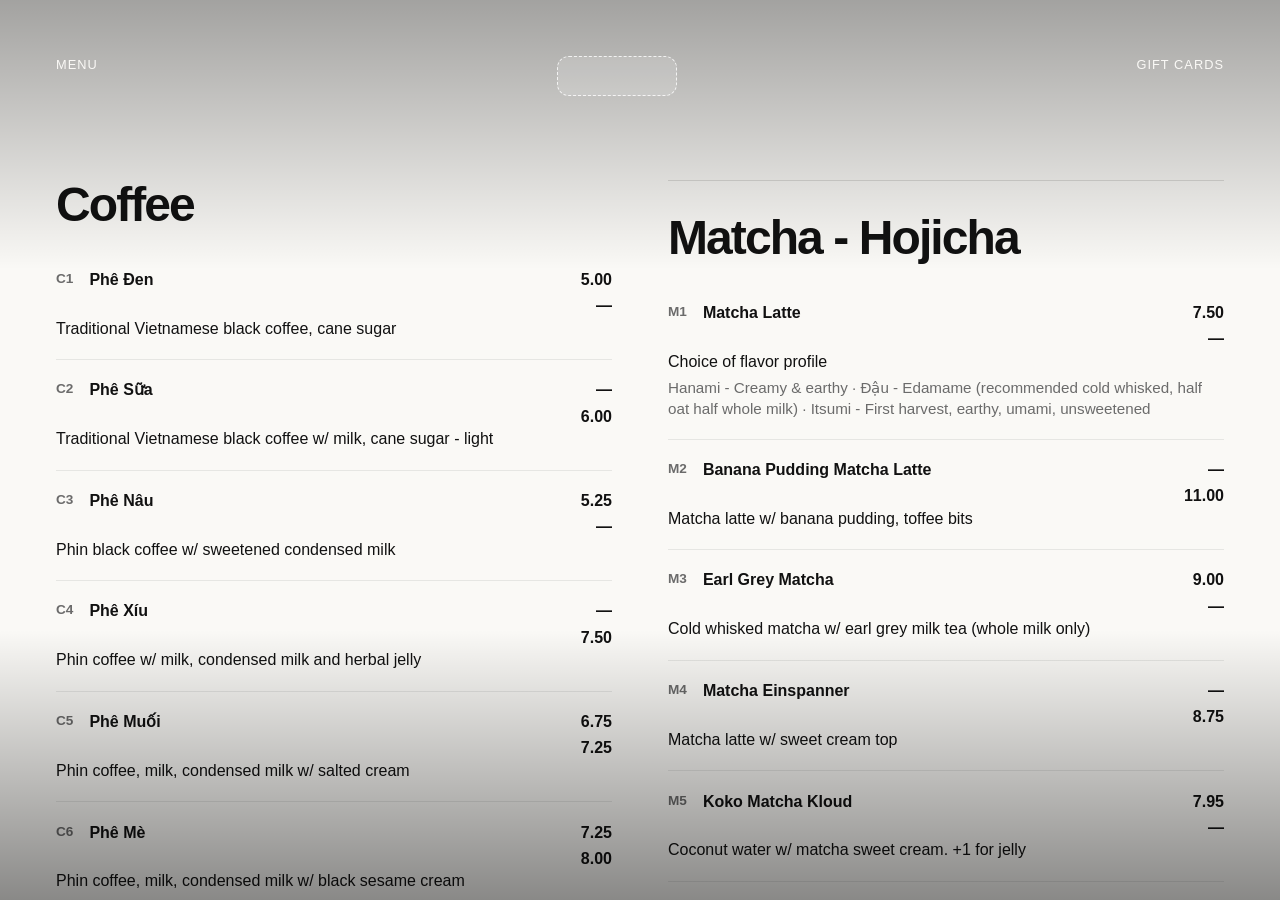
==== menu.html @ c436ed57 "menu" ====
<!DOCTYPE html>
<html lang="en">
<head>
  <meta charset="UTF-8">
  <meta name="viewport" content="width=device-width, initial-scale=1.0">
  <title>Phe Menu</title>
  <link rel="stylesheet" href="style.css">
  <link rel="stylesheet" href="menu.css">
</head>
<body>
  <div class="frame menu-frame">
    <nav class="nav">
      <a href="menu.html">Menu</a>
      <a href="index.html" class="brand-placeholder" aria-label="Home"></a>
      <a href="https://order.toasttab.com/egiftcards/phe-yet" target="_blank" rel="noopener noreferrer">Gift Cards</a>
    </nav>

    <main class="menu-content">
      <section class="menu-section">
        <h1>Coffee</h1>
        <article class="menu-item">
          <div class="menu-item-row">
            <span class="menu-code">C1</span>
            <span class="menu-name">Phê Đen</span>
            <span class="menu-prices"><span>5.00</span><span>—</span></span>
          </div>
          <p>Traditional Vietnamese black coffee, cane sugar</p>
        </article>
        <article class="menu-item">
          <div class="menu-item-row">
            <span class="menu-code">C2</span>
            <span class="menu-name">Phê Sữa</span>
            <span class="menu-prices"><span>—</span><span>6.00</span></span>
          </div>
          <p>Traditional Vietnamese black coffee w/ milk, cane sugar - light</p>
        </article>
        <article class="menu-item">
          <div class="menu-item-row">
            <span class="menu-code">C3</span>
            <span class="menu-name">Phê Nâu</span>
            <span class="menu-prices"><span>5.25</span><span>—</span></span>
          </div>
          <p>Phin black coffee w/ sweetened condensed milk</p>
        </article>
        <article class="menu-item">
          <div class="menu-item-row">
            <span class="menu-code">C4</span>
            <span class="menu-name">Phê Xíu</span>
            <span class="menu-prices"><span>—</span><span>7.50</span></span>
          </div>
          <p>Phin coffee w/ milk, condensed milk and herbal jelly</p>
        </article>
        <article class="menu-item">
          <div class="menu-item-row">
            <span class="menu-code">C5</span>
            <span class="menu-name">Phê Muối</span>
            <span class="menu-prices"><span>6.75</span><span>7.25</span></span>
          </div>
          <p>Phin coffee, milk, condensed milk w/ salted cream</p>
        </article>
        <article class="menu-item">
          <div class="menu-item-row">
            <span class="menu-code">C6</span>
            <span class="menu-name">Phê Mè</span>
            <span class="menu-prices"><span>7.25</span><span>8.00</span></span>
          </div>
          <p>Phin coffee, milk, condensed milk w/ black sesame cream</p>
        </article>
        <article class="menu-item">
          <div class="menu-item-row">
            <span class="menu-code">C7</span>
            <span class="menu-name">Phê Bắp</span>
            <span class="menu-prices"><span>—</span><span>8.00</span></span>
          </div>
          <p>Phin coffee, condensed milk w/ sweet corn cream, waffle cookies</p>
        </article>
        <article class="menu-item">
          <div class="menu-item-row">
            <span class="menu-code">C8</span>
            <span class="menu-name">Phê Kẹo</span>
            <span class="menu-prices"><span>—</span><span>8.00</span></span>
          </div>
          <p>Phin coffee, milk, caramel w/ cold foam, honeycomb toffee</p>
        </article>
        <article class="menu-item">
          <div class="menu-item-row">
            <span class="menu-code">C9</span>
            <span class="menu-name">Phê Phở</span>
            <span class="menu-prices"><span>7.25</span><span>8.00</span></span>
          </div>
          <p>Phin coffee, condensed milk w/ sweet phở spice cream</p>
        </article>
      </section>

      <section class="menu-section">
        <h1>Matcha - Hojicha</h1>
        <article class="menu-item">
          <div class="menu-item-row">
            <span class="menu-code">M1</span>
            <span class="menu-name">Matcha Latte</span>
            <span class="menu-prices"><span>7.50</span><span>—</span></span>
          </div>
          <p>Choice of flavor profile</p>
          <p class="menu-detail">Hanami - Creamy & earthy · Đậu - Edamame (recommended cold whisked, half oat half whole milk) · Itsumi - First harvest, earthy, umami, unsweetened</p>
        </article>
        <article class="menu-item">
          <div class="menu-item-row">
            <span class="menu-code">M2</span>
            <span class="menu-name">Banana Pudding Matcha Latte</span>
            <span class="menu-prices"><span>—</span><span>11.00</span></span>
          </div>
          <p>Matcha latte w/ banana pudding, toffee bits</p>
        </article>
        <article class="menu-item">
          <div class="menu-item-row">
            <span class="menu-code">M3</span>
            <span class="menu-name">Earl Grey Matcha</span>
            <span class="menu-prices"><span>9.00</span><span>—</span></span>
          </div>
          <p>Cold whisked matcha w/ earl grey milk tea (whole milk only)</p>
        </article>
        <article class="menu-item">
          <div class="menu-item-row">
            <span class="menu-code">M4</span>
            <span class="menu-name">Matcha Einspanner</span>
            <span class="menu-prices"><span>—</span><span>8.75</span></span>
          </div>
          <p>Matcha latte w/ sweet cream top</p>
        </article>
        <article class="menu-item">
          <div class="menu-item-row">
            <span class="menu-code">M5</span>
            <span class="menu-name">Koko Matcha Kloud</span>
            <span class="menu-prices"><span>7.95</span><span>—</span></span>
          </div>
          <p>Coconut water w/ matcha sweet cream. +1 for jelly</p>
        </article>
        <article class="menu-item">
          <div class="menu-item-row">
            <span class="menu-code">M6</span>
            <span class="menu-name">Strawberry Matcha Latte</span>
            <span class="menu-prices"><span>—</span><span>9.00</span></span>
          </div>
          <p>Cold whisked matcha latte w/ strawberry puree</p>
        </article>
        <article class="menu-item">
          <div class="menu-item-row">
            <span class="menu-code">M7</span>
            <span class="menu-name">Hojicha Latte</span>
            <span class="menu-prices"><span>6.50</span><span>—</span></span>
          </div>
          <p>Hojicha w/ milk</p>
        </article>
        <article class="menu-item">
          <div class="menu-item-row">
            <span class="menu-code">M8</span>
            <span class="menu-name">Banana Pudding Hojicha Latte</span>
            <span class="menu-prices"><span>—</span><span>10.00</span></span>
          </div>
          <p>Hojicha latte w/ banana pudding, toffee bits</p>
        </article>
        <article class="menu-item">
          <div class="menu-item-row">
            <span class="menu-code">M9</span>
            <span class="menu-name">Hojicha Latte Einspanner</span>
            <span class="menu-prices"><span>7.95</span><span>—</span></span>
          </div>
          <p>Hojicha latte w/ hojicha sweet cream top</p>
        </article>
      </section>

      <section class="menu-section">
        <h1>Seasonal Drink</h1>
        <article class="menu-item">
          <div class="menu-item-row">
            <span class="menu-code">M10</span>
            <span class="menu-name">Hojicha Pistachio</span>
            <span class="menu-prices"><span>8.75</span></span>
          </div>
          <p>Hojicha latte w/ pistachio cream</p>
        </article>
        <article class="menu-item">
          <div class="menu-item-row">
            <span class="menu-code">M11</span>
            <span class="menu-name">Ginger Tofu Pudding Matcha Latte</span>
            <span class="menu-prices"><span>9.85</span></span>
          </div>
          <p>Matcha latte w/ silky tofu pudding, ginger syrup</p>
        </article>
        <article class="menu-item">
          <div class="menu-item-row">
            <span class="menu-code">M12</span>
            <span class="menu-name">Ginger Tofu Pudding Hojicha Latte</span>
            <span class="menu-prices"><span>9.25</span></span>
          </div>
          <p>Hojicha latte w/ silky tofu pudding, ginger syrup</p>
        </article>
      </section>

      <section class="menu-section">
        <h1>Food</h1>
        <article class="menu-item">
          <div class="menu-item-row">
            <span class="menu-code">F1</span>
            <span class="menu-name">Khoai Lắc</span>
            <span class="menu-prices"><span>9.00</span></span>
          </div>
          <p>Shoestring fries w/ cheddar powder or sour cream & onion</p>
        </article>
        <article class="menu-item">
          <div class="menu-item-row">
            <span class="menu-code">F2</span>
            <span class="menu-name">Chả Giò - Egg Rolls</span>
            <span class="menu-prices"><span>12.00</span></span>
          </div>
          <p>Shrimp, crab meat, pork, taro and mushroom</p>
        </article>
        <article class="menu-item">
          <div class="menu-item-row">
            <span class="menu-code">F3</span>
            <span class="menu-name">Bánh Mì</span>
            <span class="menu-prices"><span>11.00</span></span>
          </div>
          <p>Vietnamese sandwich. All come with pickled carrots & daikon, cucumber, jalapeño, cilantro, hot sauce, mayo; +$3 for egg</p>
          <p class="menu-detail">Choice of protein: Pork (cold cuts of xa xiu pork, pork ham, pâté) · Vegan (lemongrass tofu, vegan pâté, vegan mayo) · Chicken (halal lemongrass chicken) +$1</p>
        </article>
        <article class="menu-item">
          <div class="menu-item-row">
            <span class="menu-code">F4</span>
            <span class="menu-name">Phê Sliders</span>
            <span class="menu-prices"><span>13.00</span></span>
          </div>
          <p>Scrambled eggs, cheddar, avocado on Hawaiian rolls w/ a chipotle & basil aioli dipping sauce (4 sliders per order)</p>
          <p class="menu-detail">Bacon +$2 · Halal beef bacon +$3</p>
        </article>
        <article class="menu-item">
          <div class="menu-item-row">
            <span class="menu-code">F5</span>
            <span class="menu-name">Xôi Mặn</span>
            <span class="menu-prices"><span>17.00</span></span>
          </div>
          <p>Sticky rice, xa xiu pork, pâté, pork ham, chinese sausage, eggs, chicken meat floss, hot sauce, scallions</p>
        </article>
        <article class="menu-item">
          <div class="menu-item-row">
            <span class="menu-code">F6</span>
            <span class="menu-name">Xôi Chay</span>
            <span class="menu-prices"><span>15.00</span></span>
          </div>
          <p>Sticky rice, vegan mushroom pâté, braised lemongrass tofu, scallions, hot sauce</p>
        </article>
      </section>

      <section class="menu-section">
        <h1>Hot Drinks</h1>
        <article class="menu-item">
          <div class="menu-item-row">
            <span class="menu-code">H1</span>
            <span class="menu-name">Phê Nóng</span>
            <span class="menu-prices"><span>6.00</span></span>
          </div>
          <p>Phin coffee w/ milk, condensed milk</p>
        </article>
        <article class="menu-item">
          <div class="menu-item-row">
            <span class="menu-code">H2</span>
            <span class="menu-name">Matcha Latte</span>
            <span class="menu-prices"><span>7.50</span></span>
          </div>
          <p>Matcha w/ milk, sweetened</p>
        </article>
        <article class="menu-item">
          <div class="menu-item-row">
            <span class="menu-code">H3</span>
            <span class="menu-name">Hojicha Latte</span>
            <span class="menu-prices"><span>6.50</span></span>
          </div>
          <p>Hojicha w/ milk, sweetened</p>
        </article>
      </section>

      <section class="menu-section">
        <h1>Tea And Fruit Tea</h1>
        <article class="menu-item">
          <div class="menu-item-row">
            <span class="menu-code">T1</span>
            <span class="menu-name">Lichée Iced Tea</span>
            <span class="menu-prices"><span>7.25</span></span>
          </div>
          <p>Lychee w/ green tea and jelly</p>
        </article>
        <article class="menu-item">
          <div class="menu-item-row">
            <span class="menu-code">T2</span>
            <span class="menu-name">Honey Yuzu Chrysanthemum Iced Tea</span>
            <span class="menu-prices"><span>7.50</span></span>
          </div>
          <p>Yuzu purée w/ chrysanthemum green tea and jelly</p>
        </article>
        <article class="menu-item">
          <div class="menu-item-row">
            <span class="menu-code">T3</span>
            <span class="menu-name">Guava Iced Tea</span>
            <span class="menu-prices"><span>7.50</span></span>
          </div>
          <p>Guava purée w/ green tea and jelly</p>
        </article>
      </section>

      <div class="menu-footer">
        <p><strong>Alternative:</strong> Oat Milk +$0.75</p>
        <p><strong>Extra shot of coffee:</strong> +$0.50</p>
        <p>Please let us know if you have any food allergies. <strong>All sales are final.</strong></p>
        <p class="menu-icons">⚠️ may contain nuts | 🌱 vegan</p>
      </div>
    </main>
  </div>
</body>
</html>
---- style.css ----
/* ---- Font ---- */
@font-face {
  font-family: 'Overused Grotesk';
  src: url('assets/fonts/OverusedGrotesk-VF.woff') format('woff-variations');
  font-weight: 100 900;
  font-style: normal;
  font-display: swap;
}

/* ---- Reset ---- */
*, *::before, *::after {
  margin: 0;
  padding: 0;
  box-sizing: border-box;
}

html {
  -webkit-text-size-adjust: 100%;
}

img, svg {
  display: block;
  max-width: 100%;
}

a {
  color: inherit;
  text-decoration: none;
}

ul, li {
  list-style: none;
}

/* ---- Design tokens (placeholders — swap when brand colors land) ---- */
:root {
  --font-display: 'Overused Grotesk', sans-serif;
  --font-body: 'Overused Grotesk', sans-serif;

  --color-bg: #FAF9F6;
  --color-text: #111111;
  --color-accent: #ADCDDB;
  --color-muted: #6B6B6B;

  --space-xs: clamp(0.4rem, 1vw, 0.6rem);
  --space-sm: clamp(0.8rem, 2vw, 1.2rem);
  --space-md: clamp(1.2rem, 3vw, 2rem);
  --space-lg: clamp(2rem, 5vw, 3.5rem);
}

body {
  font-family: var(--font-body);
  background: var(--color-bg);
  color: var(--color-text);
  line-height: 1.4;
  font-weight: 400;
}

h1, h2, h3 {
  font-family: var(--font-display);
  font-weight: 700;
  letter-spacing: -0.01em;
  line-height: 1.1;
}

/* ---- Nav ---- */
.nav {
  display: flex;
  gap: var(--space-md);
  font-family: var(--font-display);
  font-weight: 500;
  font-size: clamp(0.85rem, 1.2vw, 1rem);
  text-transform: uppercase;
  letter-spacing: 0.05em;
}

.nav a:hover,
.nav a:focus-visible {
  color: var(--color-accent);
}

/* ---- Section headers ---- */
h2 {
  font-size: clamp(0.9rem, 1.3vw, 1.1rem);
  text-transform: uppercase;
  letter-spacing: 0.08em;
  margin-bottom: var(--space-xs);
}

/* ---- Quote ---- */
.quote {
  font-family: var(--font-display);
  font-weight: 500;
  font-size: clamp(1rem, 1.8vw, 1.6rem);
  line-height: 1.3;
  max-width: 32ch;
}

/* ---- Social ---- */
.social a {
  font-size: clamp(0.8rem, 1.2vw, 1rem);
}

.social a:hover,
.social a:focus-visible {
  text-decoration: underline;
}

/* ---- Frame: full-bleed photo background ---- */
.frame {
  height: 100vh;
  width: 100vw;
  overflow: hidden;
  position: relative;
  background-image: url('assets/phe-landing.png');
  background-size: cover;
  background-position: center;
  background-repeat: no-repeat;
  display: flex;
  flex-direction: column;
  justify-content: space-between;
  align-items: center;
  padding: var(--space-lg);
}

/* Scrim — subtle dark gradient so text stays legible without hiding the photo */
.frame::before {
  content: '';
  position: absolute;
  inset: 0;
  background: linear-gradient(
    to bottom,
    rgba(0,0,0,0.35) 0%,
    rgba(0,0,0,0) 30%,
    rgba(0,0,0,0) 70%,
    rgba(0,0,0,0.45) 100%
  );
  pointer-events: none;
}

/* Everything inside .frame needs to sit above the scrim */
.nav, .brand, .quote, .info-cluster {
  position: relative;
  z-index: 1;
}

/* ---- Nav ---- */
.nav {
  display: flex;
  justify-content: space-between;
  width: 100%;
  max-width: 100%;
  color: #FAF9F6;
  font-weight: 500;
  font-size: clamp(0.75rem, 1vw, 0.9rem);
  text-transform: uppercase;
  letter-spacing: 0.08em;
}

.nav a:hover,
.nav a:focus-visible {
  color: var(--color-accent);
}

.brand-placeholder {
  display: inline-flex;
  width: clamp(80px, 12vw, 120px);
  height: clamp(30px, 4vw, 40px);
  background: rgba(255,255,255,0.14);
  border: 1px dashed rgba(255,255,255,0.8);
  border-radius: 12px;
  text-indent: -9999px;
  overflow: hidden;
}

/* ---- Logo ---- */
.brand {
  position: absolute;
  top: var(--space-lg);
  left: 50%;
  transform: translateX(-50%);
}

.brand img {
  width: clamp(120px, 18vw, 220px);
  height: auto;
  filter: none;
}

/* ---- Quote: the one bold, quiet moment ---- */
.quote {
  flex: 1;
  display: flex;
  align-items: center;
  justify-content: center;
  text-align: center;
  color: #FAF9F6;
  font-weight: 500;
  font-size: clamp(2.2rem, 6vw, 5rem);
  line-height: 1.05;
  max-width: 24ch;
  margin: 0 auto;
}

/* ---- Info cluster: bottom-center, quiet, uniform ---- */
.info-cluster {
  display: flex;
  flex-direction: column;
  gap: var(--space-sm);
  align-self: center;
  text-align: center;
  color: #FAF9F6;
}

.info-cluster h2 {
  font-size: clamp(0.65rem, 0.9vw, 0.75rem);
  letter-spacing: 0.1em;
  margin-bottom: 0.3em;
  opacity: 0.7;
}

.info-cluster p,
.info-cluster li,
.info-cluster a {
  font-size: clamp(0.8rem, 1vw, 0.95rem);
  font-weight: 400;
  line-height: 1.5;
}

.info-cluster a:hover,
.info-cluster a:focus-visible {
  color: var(--color-accent);
}
---- menu.css ----
.menu-frame {
  background: var(--color-bg);
  width: auto;
  max-width: 100%;
  min-height: 100vh;
  padding-top: var(--space-lg);
  padding-bottom: var(--space-lg);
}

.menu-content {
  width: min(1200px, 100%);
  margin: 0 auto;
  display: grid;
  grid-template-columns: 1fr;
  gap: var(--space-lg);
  padding-top: calc(var(--space-lg) * 1.5);
}

@media (min-width: 900px) {
  .menu-content {
    grid-template-columns: repeat(2, minmax(0, 1fr));
  }
}

.menu-section {
  padding-top: var(--space-md);
  border-top: 1px solid rgba(0, 0, 0, 0.12);
}

.menu-section:first-of-type {
  border-top: none;
  padding-top: 0;
}

.menu-section h1 {
  font-size: clamp(2rem, 4vw, 3rem);
  margin-bottom: var(--space-sm);
  letter-spacing: -0.04em;
  line-height: 1.05;
}

.menu-item {
  padding: var(--space-sm) 0;
  border-bottom: 1px solid rgba(0, 0, 0, 0.08);
}

.menu-item:last-child {
  border-bottom: none;
}

.menu-item-row {
  display: grid;
  grid-template-columns: auto 1fr auto;
  gap: 1rem;
  align-items: flex-start;
}

.menu-code {
  font-size: 0.85rem;
  color: var(--color-muted);
  font-weight: 700;
  white-space: nowrap;
}

.menu-name {
  font-weight: 700;
}

.menu-prices {
  display: inline-flex;
  flex-direction: column;
  align-items: flex-end;
  gap: 0.25rem;
  font-variant-numeric: tabular-nums;
  font-weight: 700;
}

.menu-prices span {
  display: inline-block;
  min-width: 2.5rem;
  text-align: right;
}

.menu-description,
.menu-detail {
  margin: 0.35rem 0 0;
  color: var(--color-muted);
  font-size: clamp(0.95rem, 1vw, 1rem);
  line-height: 1.4;
}

.menu-detail {
  margin-top: 0.25rem;
}

.menu-footer {
  border-top: 1px solid rgba(0, 0, 0, 0.12);
  padding-top: var(--space-md);
  grid-column: 1 / -1;
}

.menu-footer p {
  margin: 0 0 0.65rem;
  color: var(--color-text);
  font-size: clamp(0.95rem, 1vw, 1rem);
}

.menu-footer p strong {
  font-weight: 700;
}

.menu-icons {
  margin-top: 0.15rem;
  color: var(--color-muted);
}

@media (max-width: 680px) {
  .menu-item-row {
    grid-template-columns: 1fr;
  }

  .menu-prices {
    align-items: flex-start;
  }
}
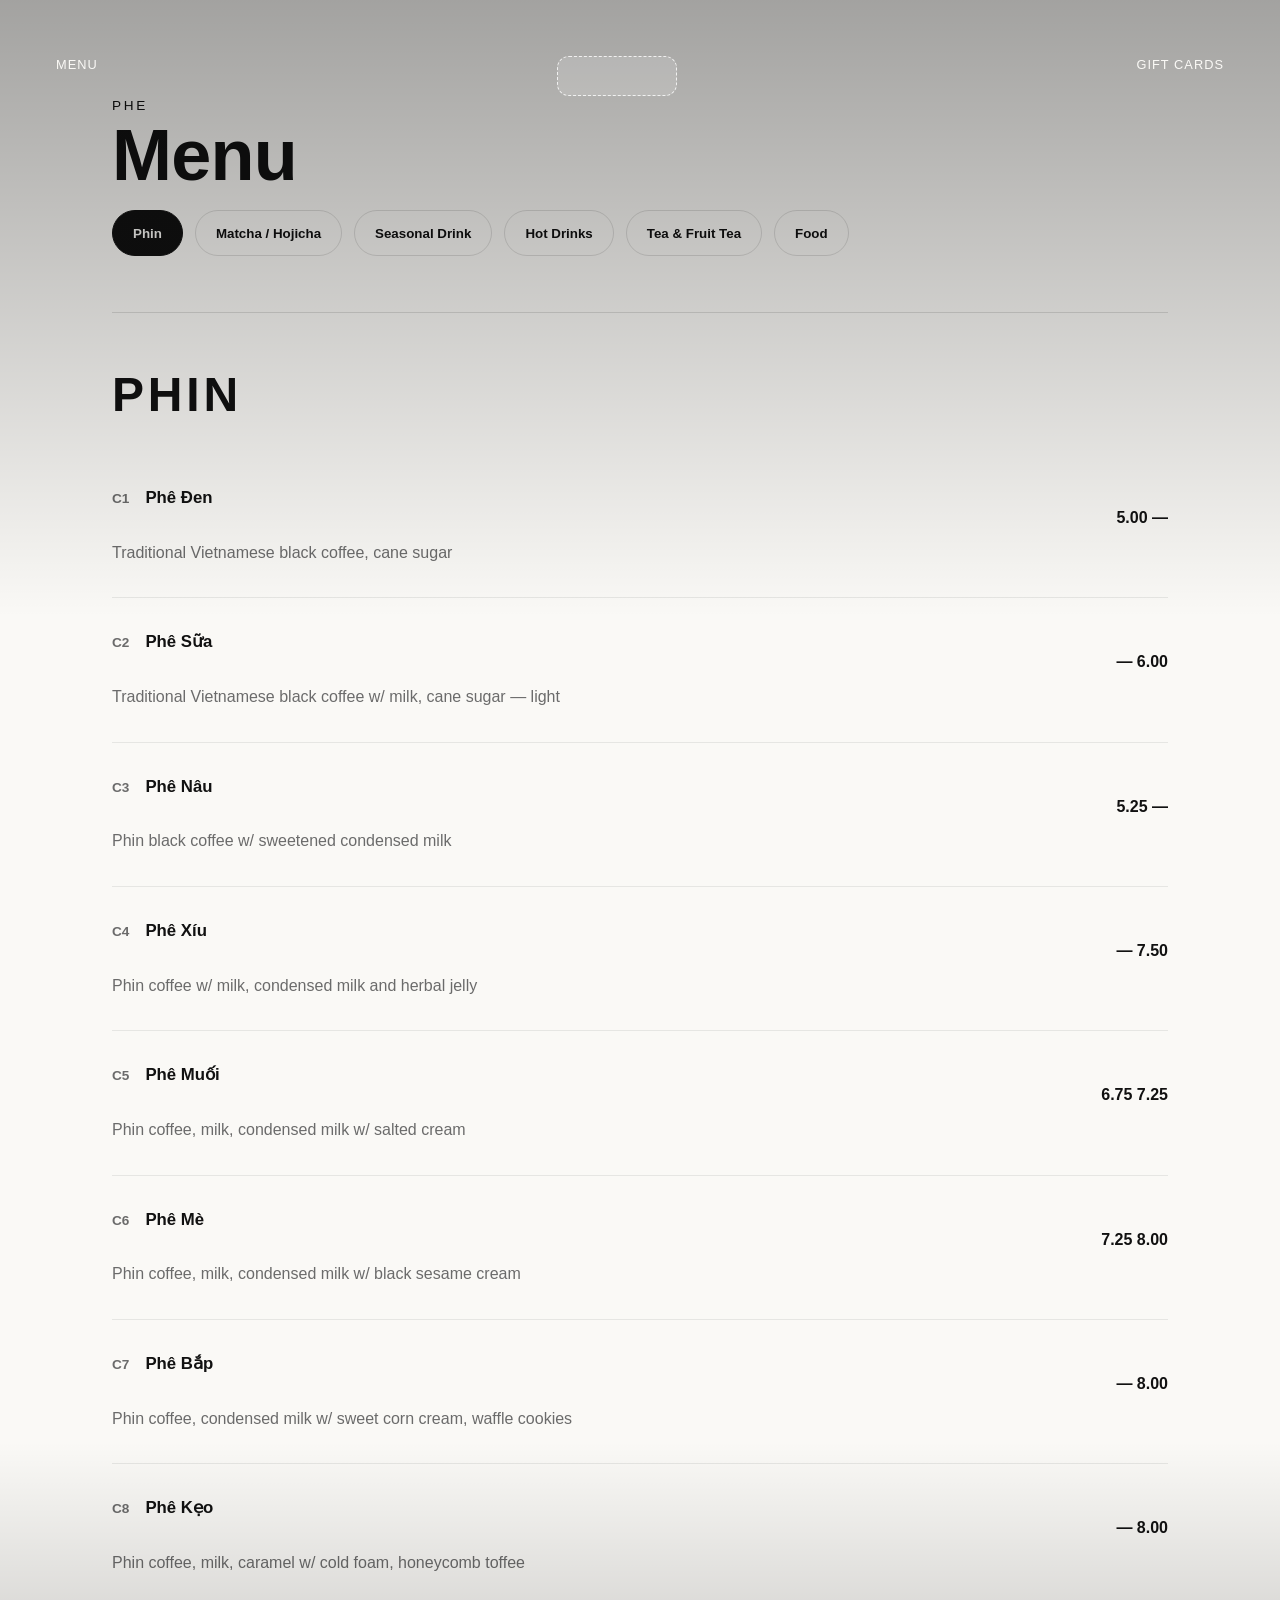
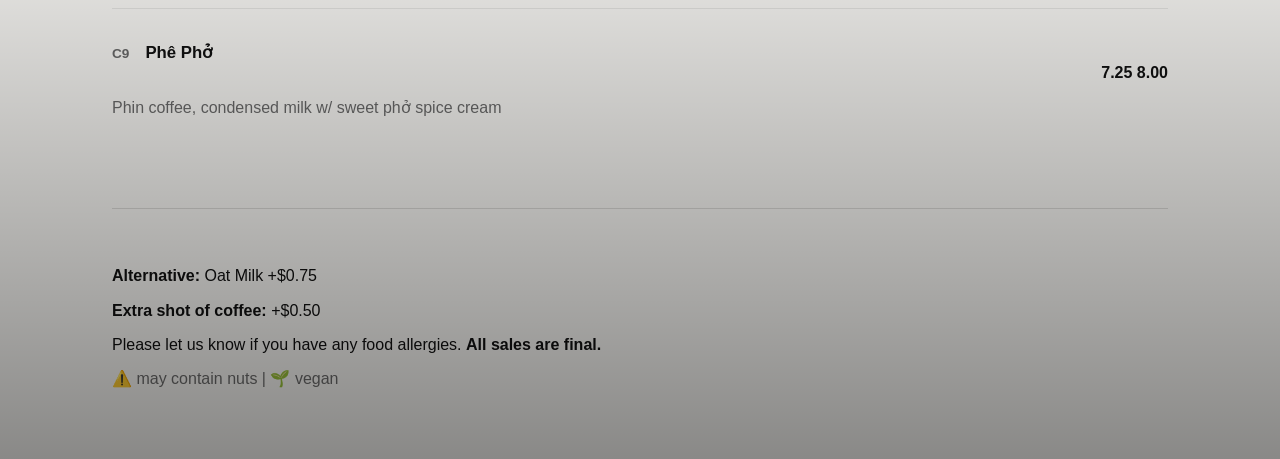
==== commit 58e1e469: "add" ====
--- a/menu.html
+++ b/menu.html
@@ -15,297 +15,315 @@
       <a href="https://order.toasttab.com/egiftcards/phe-yet" target="_blank" rel="noopener noreferrer">Gift Cards</a>
     </nav>
 
-    <main class="menu-content">
-      <section class="menu-section">
-        <h1>Coffee</h1>
-        <article class="menu-item">
-          <div class="menu-item-row">
-            <span class="menu-code">C1</span>
-            <span class="menu-name">Phê Đen</span>
-            <span class="menu-prices"><span>5.00</span><span>—</span></span>
-          </div>
-          <p>Traditional Vietnamese black coffee, cane sugar</p>
-        </article>
-        <article class="menu-item">
-          <div class="menu-item-row">
-            <span class="menu-code">C2</span>
-            <span class="menu-name">Phê Sữa</span>
-            <span class="menu-prices"><span>—</span><span>6.00</span></span>
-          </div>
-          <p>Traditional Vietnamese black coffee w/ milk, cane sugar - light</p>
-        </article>
-        <article class="menu-item">
-          <div class="menu-item-row">
-            <span class="menu-code">C3</span>
-            <span class="menu-name">Phê Nâu</span>
-            <span class="menu-prices"><span>5.25</span><span>—</span></span>
-          </div>
-          <p>Phin black coffee w/ sweetened condensed milk</p>
-        </article>
-        <article class="menu-item">
-          <div class="menu-item-row">
-            <span class="menu-code">C4</span>
-            <span class="menu-name">Phê Xíu</span>
-            <span class="menu-prices"><span>—</span><span>7.50</span></span>
-          </div>
-          <p>Phin coffee w/ milk, condensed milk and herbal jelly</p>
-        </article>
-        <article class="menu-item">
-          <div class="menu-item-row">
-            <span class="menu-code">C5</span>
-            <span class="menu-name">Phê Muối</span>
-            <span class="menu-prices"><span>6.75</span><span>7.25</span></span>
-          </div>
-          <p>Phin coffee, milk, condensed milk w/ salted cream</p>
-        </article>
-        <article class="menu-item">
-          <div class="menu-item-row">
-            <span class="menu-code">C6</span>
-            <span class="menu-name">Phê Mè</span>
-            <span class="menu-prices"><span>7.25</span><span>8.00</span></span>
-          </div>
-          <p>Phin coffee, milk, condensed milk w/ black sesame cream</p>
-        </article>
-        <article class="menu-item">
-          <div class="menu-item-row">
-            <span class="menu-code">C7</span>
-            <span class="menu-name">Phê Bắp</span>
-            <span class="menu-prices"><span>—</span><span>8.00</span></span>
-          </div>
-          <p>Phin coffee, condensed milk w/ sweet corn cream, waffle cookies</p>
-        </article>
-        <article class="menu-item">
-          <div class="menu-item-row">
-            <span class="menu-code">C8</span>
-            <span class="menu-name">Phê Kẹo</span>
-            <span class="menu-prices"><span>—</span><span>8.00</span></span>
-          </div>
-          <p>Phin coffee, milk, caramel w/ cold foam, honeycomb toffee</p>
-        </article>
-        <article class="menu-item">
-          <div class="menu-item-row">
-            <span class="menu-code">C9</span>
-            <span class="menu-name">Phê Phở</span>
-            <span class="menu-prices"><span>7.25</span><span>8.00</span></span>
-          </div>
-          <p>Phin coffee, condensed milk w/ sweet phở spice cream</p>
-        </article>
-      </section>
-
-      <section class="menu-section">
-        <h1>Matcha - Hojicha</h1>
-        <article class="menu-item">
-          <div class="menu-item-row">
-            <span class="menu-code">M1</span>
-            <span class="menu-name">Matcha Latte</span>
-            <span class="menu-prices"><span>7.50</span><span>—</span></span>
-          </div>
-          <p>Choice of flavor profile</p>
-          <p class="menu-detail">Hanami - Creamy & earthy · Đậu - Edamame (recommended cold whisked, half oat half whole milk) · Itsumi - First harvest, earthy, umami, unsweetened</p>
-        </article>
-        <article class="menu-item">
-          <div class="menu-item-row">
-            <span class="menu-code">M2</span>
-            <span class="menu-name">Banana Pudding Matcha Latte</span>
-            <span class="menu-prices"><span>—</span><span>11.00</span></span>
-          </div>
-          <p>Matcha latte w/ banana pudding, toffee bits</p>
-        </article>
-        <article class="menu-item">
-          <div class="menu-item-row">
-            <span class="menu-code">M3</span>
-            <span class="menu-name">Earl Grey Matcha</span>
-            <span class="menu-prices"><span>9.00</span><span>—</span></span>
-          </div>
-          <p>Cold whisked matcha w/ earl grey milk tea (whole milk only)</p>
-        </article>
-        <article class="menu-item">
-          <div class="menu-item-row">
-            <span class="menu-code">M4</span>
-            <span class="menu-name">Matcha Einspanner</span>
-            <span class="menu-prices"><span>—</span><span>8.75</span></span>
-          </div>
-          <p>Matcha latte w/ sweet cream top</p>
-        </article>
-        <article class="menu-item">
-          <div class="menu-item-row">
-            <span class="menu-code">M5</span>
-            <span class="menu-name">Koko Matcha Kloud</span>
-            <span class="menu-prices"><span>7.95</span><span>—</span></span>
-          </div>
-          <p>Coconut water w/ matcha sweet cream. +1 for jelly</p>
-        </article>
-        <article class="menu-item">
-          <div class="menu-item-row">
-            <span class="menu-code">M6</span>
-            <span class="menu-name">Strawberry Matcha Latte</span>
-            <span class="menu-prices"><span>—</span><span>9.00</span></span>
-          </div>
-          <p>Cold whisked matcha latte w/ strawberry puree</p>
-        </article>
-        <article class="menu-item">
-          <div class="menu-item-row">
-            <span class="menu-code">M7</span>
-            <span class="menu-name">Hojicha Latte</span>
-            <span class="menu-prices"><span>6.50</span><span>—</span></span>
-          </div>
-          <p>Hojicha w/ milk</p>
-        </article>
-        <article class="menu-item">
-          <div class="menu-item-row">
-            <span class="menu-code">M8</span>
-            <span class="menu-name">Banana Pudding Hojicha Latte</span>
-            <span class="menu-prices"><span>—</span><span>10.00</span></span>
-          </div>
-          <p>Hojicha latte w/ banana pudding, toffee bits</p>
-        </article>
-        <article class="menu-item">
-          <div class="menu-item-row">
-            <span class="menu-code">M9</span>
-            <span class="menu-name">Hojicha Latte Einspanner</span>
-            <span class="menu-prices"><span>7.95</span><span>—</span></span>
-          </div>
-          <p>Hojicha latte w/ hojicha sweet cream top</p>
-        </article>
-      </section>
-
-      <section class="menu-section">
-        <h1>Seasonal Drink</h1>
-        <article class="menu-item">
-          <div class="menu-item-row">
-            <span class="menu-code">M10</span>
-            <span class="menu-name">Hojicha Pistachio</span>
-            <span class="menu-prices"><span>8.75</span></span>
-          </div>
-          <p>Hojicha latte w/ pistachio cream</p>
-        </article>
-        <article class="menu-item">
-          <div class="menu-item-row">
-            <span class="menu-code">M11</span>
-            <span class="menu-name">Ginger Tofu Pudding Matcha Latte</span>
-            <span class="menu-prices"><span>9.85</span></span>
-          </div>
-          <p>Matcha latte w/ silky tofu pudding, ginger syrup</p>
-        </article>
-        <article class="menu-item">
-          <div class="menu-item-row">
-            <span class="menu-code">M12</span>
-            <span class="menu-name">Ginger Tofu Pudding Hojicha Latte</span>
-            <span class="menu-prices"><span>9.25</span></span>
-          </div>
-          <p>Hojicha latte w/ silky tofu pudding, ginger syrup</p>
-        </article>
-      </section>
-
-      <section class="menu-section">
-        <h1>Food</h1>
-        <article class="menu-item">
-          <div class="menu-item-row">
-            <span class="menu-code">F1</span>
-            <span class="menu-name">Khoai Lắc</span>
-            <span class="menu-prices"><span>9.00</span></span>
-          </div>
-          <p>Shoestring fries w/ cheddar powder or sour cream & onion</p>
-        </article>
-        <article class="menu-item">
-          <div class="menu-item-row">
-            <span class="menu-code">F2</span>
-            <span class="menu-name">Chả Giò - Egg Rolls</span>
-            <span class="menu-prices"><span>12.00</span></span>
-          </div>
-          <p>Shrimp, crab meat, pork, taro and mushroom</p>
-        </article>
-        <article class="menu-item">
-          <div class="menu-item-row">
-            <span class="menu-code">F3</span>
-            <span class="menu-name">Bánh Mì</span>
-            <span class="menu-prices"><span>11.00</span></span>
-          </div>
-          <p>Vietnamese sandwich. All come with pickled carrots & daikon, cucumber, jalapeño, cilantro, hot sauce, mayo; +$3 for egg</p>
-          <p class="menu-detail">Choice of protein: Pork (cold cuts of xa xiu pork, pork ham, pâté) · Vegan (lemongrass tofu, vegan pâté, vegan mayo) · Chicken (halal lemongrass chicken) +$1</p>
-        </article>
-        <article class="menu-item">
-          <div class="menu-item-row">
-            <span class="menu-code">F4</span>
-            <span class="menu-name">Phê Sliders</span>
-            <span class="menu-prices"><span>13.00</span></span>
-          </div>
-          <p>Scrambled eggs, cheddar, avocado on Hawaiian rolls w/ a chipotle & basil aioli dipping sauce (4 sliders per order)</p>
-          <p class="menu-detail">Bacon +$2 · Halal beef bacon +$3</p>
-        </article>
-        <article class="menu-item">
-          <div class="menu-item-row">
-            <span class="menu-code">F5</span>
-            <span class="menu-name">Xôi Mặn</span>
-            <span class="menu-prices"><span>17.00</span></span>
-          </div>
-          <p>Sticky rice, xa xiu pork, pâté, pork ham, chinese sausage, eggs, chicken meat floss, hot sauce, scallions</p>
-        </article>
-        <article class="menu-item">
-          <div class="menu-item-row">
-            <span class="menu-code">F6</span>
-            <span class="menu-name">Xôi Chay</span>
-            <span class="menu-prices"><span>15.00</span></span>
-          </div>
-          <p>Sticky rice, vegan mushroom pâté, braised lemongrass tofu, scallions, hot sauce</p>
-        </article>
-      </section>
-
-      <section class="menu-section">
-        <h1>Hot Drinks</h1>
-        <article class="menu-item">
-          <div class="menu-item-row">
-            <span class="menu-code">H1</span>
-            <span class="menu-name">Phê Nóng</span>
-            <span class="menu-prices"><span>6.00</span></span>
-          </div>
-          <p>Phin coffee w/ milk, condensed milk</p>
-        </article>
-        <article class="menu-item">
-          <div class="menu-item-row">
-            <span class="menu-code">H2</span>
-            <span class="menu-name">Matcha Latte</span>
-            <span class="menu-prices"><span>7.50</span></span>
-          </div>
-          <p>Matcha w/ milk, sweetened</p>
-        </article>
-        <article class="menu-item">
-          <div class="menu-item-row">
-            <span class="menu-code">H3</span>
-            <span class="menu-name">Hojicha Latte</span>
-            <span class="menu-prices"><span>6.50</span></span>
-          </div>
-          <p>Hojicha w/ milk, sweetened</p>
-        </article>
-      </section>
-
-      <section class="menu-section">
-        <h1>Tea And Fruit Tea</h1>
-        <article class="menu-item">
-          <div class="menu-item-row">
-            <span class="menu-code">T1</span>
-            <span class="menu-name">Lichée Iced Tea</span>
-            <span class="menu-prices"><span>7.25</span></span>
-          </div>
-          <p>Lychee w/ green tea and jelly</p>
-        </article>
-        <article class="menu-item">
-          <div class="menu-item-row">
-            <span class="menu-code">T2</span>
-            <span class="menu-name">Honey Yuzu Chrysanthemum Iced Tea</span>
-            <span class="menu-prices"><span>7.50</span></span>
-          </div>
-          <p>Yuzu purée w/ chrysanthemum green tea and jelly</p>
-        </article>
-        <article class="menu-item">
-          <div class="menu-item-row">
-            <span class="menu-code">T3</span>
-            <span class="menu-name">Guava Iced Tea</span>
-            <span class="menu-prices"><span>7.50</span></span>
-          </div>
-          <p>Guava purée w/ green tea and jelly</p>
-        </article>
-      </section>
+    <main class="menu-shell">
+      <div class="menu-header">
+        <div>
+          <p class="eyebrow">Phe</p>
+          <h1>Menu</h1>
+        </div>
+
+        <div class="menu-tabs" role="tablist" aria-label="Menu categories">
+          <button type="button" class="tab-button active" data-panel="phin" aria-selected="true">Phin</button>
+          <button type="button" class="tab-button" data-panel="matcha">Matcha / Hojicha</button>
+          <button type="button" class="tab-button" data-panel="seasonal">Seasonal Drink</button>
+          <button type="button" class="tab-button" data-panel="hot">Hot Drinks</button>
+          <button type="button" class="tab-button" data-panel="tea">Tea & Fruit Tea</button>
+          <button type="button" class="tab-button" data-panel="food">Food</button>
+        </div>
+      </div>
+
+      <div class="menu-panels">
+        <section class="menu-panel active" id="phin" role="tabpanel">
+          <h2>Phin</h2>
+          <article class="menu-item">
+            <div class="menu-item-row">
+              <span class="menu-code">C1</span>
+              <span class="menu-name">Phê Đen</span>
+              <span class="menu-prices">5.00 —</span>
+            </div>
+            <p>Traditional Vietnamese black coffee, cane sugar</p>
+          </article>
+          <article class="menu-item">
+            <div class="menu-item-row">
+              <span class="menu-code">C2</span>
+              <span class="menu-name">Phê Sữa</span>
+              <span class="menu-prices">— 6.00</span>
+            </div>
+            <p>Traditional Vietnamese black coffee w/ milk, cane sugar — light</p>
+          </article>
+          <article class="menu-item">
+            <div class="menu-item-row">
+              <span class="menu-code">C3</span>
+              <span class="menu-name">Phê Nâu</span>
+              <span class="menu-prices">5.25 —</span>
+            </div>
+            <p>Phin black coffee w/ sweetened condensed milk</p>
+          </article>
+          <article class="menu-item">
+            <div class="menu-item-row">
+              <span class="menu-code">C4</span>
+              <span class="menu-name">Phê Xíu</span>
+              <span class="menu-prices">— 7.50</span>
+            </div>
+            <p>Phin coffee w/ milk, condensed milk and herbal jelly</p>
+          </article>
+          <article class="menu-item">
+            <div class="menu-item-row">
+              <span class="menu-code">C5</span>
+              <span class="menu-name">Phê Muối</span>
+              <span class="menu-prices">6.75 7.25</span>
+            </div>
+            <p>Phin coffee, milk, condensed milk w/ salted cream</p>
+          </article>
+          <article class="menu-item">
+            <div class="menu-item-row">
+              <span class="menu-code">C6</span>
+              <span class="menu-name">Phê Mè</span>
+              <span class="menu-prices">7.25 8.00</span>
+            </div>
+            <p>Phin coffee, milk, condensed milk w/ black sesame cream</p>
+          </article>
+          <article class="menu-item">
+            <div class="menu-item-row">
+              <span class="menu-code">C7</span>
+              <span class="menu-name">Phê Bắp</span>
+              <span class="menu-prices">— 8.00</span>
+            </div>
+            <p>Phin coffee, condensed milk w/ sweet corn cream, waffle cookies</p>
+          </article>
+          <article class="menu-item">
+            <div class="menu-item-row">
+              <span class="menu-code">C8</span>
+              <span class="menu-name">Phê Kẹo</span>
+              <span class="menu-prices">— 8.00</span>
+            </div>
+            <p>Phin coffee, milk, caramel w/ cold foam, honeycomb toffee</p>
+          </article>
+          <article class="menu-item">
+            <div class="menu-item-row">
+              <span class="menu-code">C9</span>
+              <span class="menu-name">Phê Phở</span>
+              <span class="menu-prices">7.25 8.00</span>
+            </div>
+            <p>Phin coffee, condensed milk w/ sweet phở spice cream</p>
+          </article>
+        </section>
+
+        <section class="menu-panel" id="matcha" role="tabpanel">
+          <h2>Matcha / Hojicha</h2>
+          <article class="menu-item">
+            <div class="menu-item-row">
+              <span class="menu-code">M1</span>
+              <span class="menu-name">Matcha Latte</span>
+              <span class="menu-prices">7.50 —</span>
+            </div>
+            <p>Choice of flavor profile</p>
+            <p class="menu-detail">Hanami — Creamy & earthy · Đậu — Edamame (recommended cold whisked, half oat half whole milk) · Itsumi — First harvest, earthy, umami, unsweetened</p>
+          </article>
+          <article class="menu-item">
+            <div class="menu-item-row">
+              <span class="menu-code">M2</span>
+              <span class="menu-name">Banana Pudding Matcha Latte</span>
+              <span class="menu-prices">— 11.00</span>
+            </div>
+            <p>Matcha latte w/ banana pudding, toffee bits</p>
+          </article>
+          <article class="menu-item">
+            <div class="menu-item-row">
+              <span class="menu-code">M3</span>
+              <span class="menu-name">Earl Grey Matcha</span>
+              <span class="menu-prices">9.00 —</span>
+            </div>
+            <p>Cold whisked matcha w/ earl grey milk tea (whole milk only)</p>
+          </article>
+          <article class="menu-item">
+            <div class="menu-item-row">
+              <span class="menu-code">M4</span>
+              <span class="menu-name">Matcha Einspanner</span>
+              <span class="menu-prices">— 8.75</span>
+            </div>
+            <p>Matcha latte w/ sweet cream top</p>
+          </article>
+          <article class="menu-item">
+            <div class="menu-item-row">
+              <span class="menu-code">M5</span>
+              <span class="menu-name">Koko Matcha Kloud</span>
+              <span class="menu-prices">7.95 —</span>
+            </div>
+            <p>Coconut water w/ matcha sweet cream. +1 for jelly</p>
+          </article>
+          <article class="menu-item">
+            <div class="menu-item-row">
+              <span class="menu-code">M6</span>
+              <span class="menu-name">Strawberry Matcha Latte</span>
+              <span class="menu-prices">— 9.00</span>
+            </div>
+            <p>Cold whisked matcha latte w/ strawberry puree</p>
+          </article>
+          <article class="menu-item">
+            <div class="menu-item-row">
+              <span class="menu-code">M7</span>
+              <span class="menu-name">Hojicha Latte</span>
+              <span class="menu-prices">6.50 —</span>
+            </div>
+            <p>Hojicha w/ milk</p>
+          </article>
+          <article class="menu-item">
+            <div class="menu-item-row">
+              <span class="menu-code">M8</span>
+              <span class="menu-name">Banana Pudding Hojicha Latte</span>
+              <span class="menu-prices">— 10.00</span>
+            </div>
+            <p>Hojicha latte w/ banana pudding, toffee bits</p>
+          </article>
+          <article class="menu-item">
+            <div class="menu-item-row">
+              <span class="menu-code">M9</span>
+              <span class="menu-name">Hojicha Latte Einspanner</span>
+              <span class="menu-prices">7.95 —</span>
+            </div>
+            <p>Hojicha latte w/ hojicha sweet cream top</p>
+          </article>
+        </section>
+
+        <section class="menu-panel" id="seasonal" role="tabpanel">
+          <h2>Seasonal Drink</h2>
+          <article class="menu-item">
+            <div class="menu-item-row">
+              <span class="menu-code">M10</span>
+              <span class="menu-name">Hojicha Pistachio</span>
+              <span class="menu-prices">8.75</span>
+            </div>
+            <p>Hojicha latte w/ pistachio cream</p>
+          </article>
+          <article class="menu-item">
+            <div class="menu-item-row">
+              <span class="menu-code">M11</span>
+              <span class="menu-name">Ginger Tofu Pudding Matcha Latte</span>
+              <span class="menu-prices">9.85</span>
+            </div>
+            <p>Matcha latte w/ silky tofu pudding, ginger syrup</p>
+          </article>
+          <article class="menu-item">
+            <div class="menu-item-row">
+              <span class="menu-code">M12</span>
+              <span class="menu-name">Ginger Tofu Pudding Hojicha Latte</span>
+              <span class="menu-prices">9.25</span>
+            </div>
+            <p>Hojicha latte w/ silky tofu pudding, ginger syrup</p>
+          </article>
+        </section>
+
+        <section class="menu-panel" id="hot" role="tabpanel">
+          <h2>Hot Drinks</h2>
+          <article class="menu-item">
+            <div class="menu-item-row">
+              <span class="menu-code">H1</span>
+              <span class="menu-name">Phê Nóng</span>
+              <span class="menu-prices">6.00</span>
+            </div>
+            <p>Phin coffee w/ milk, condensed milk</p>
+          </article>
+          <article class="menu-item">
+            <div class="menu-item-row">
+              <span class="menu-code">H2</span>
+              <span class="menu-name">Matcha Latte</span>
+              <span class="menu-prices">7.50</span>
+            </div>
+            <p>Matcha w/ milk, sweetened</p>
+          </article>
+          <article class="menu-item">
+            <div class="menu-item-row">
+              <span class="menu-code">H3</span>
+              <span class="menu-name">Hojicha Latte</span>
+              <span class="menu-prices">6.50</span>
+            </div>
+            <p>Hojicha w/ milk, sweetened</p>
+          </article>
+        </section>
+
+        <section class="menu-panel" id="tea" role="tabpanel">
+          <h2>Tea & Fruit Tea</h2>
+          <article class="menu-item">
+            <div class="menu-item-row">
+              <span class="menu-code">T1</span>
+              <span class="menu-name">Lichée Iced Tea</span>
+              <span class="menu-prices">7.25</span>
+            </div>
+            <p>Lychee w/ green tea and jelly</p>
+          </article>
+          <article class="menu-item">
+            <div class="menu-item-row">
+              <span class="menu-code">T2</span>
+              <span class="menu-name">Honey Yuzu Chrysanthemum Iced Tea</span>
+              <span class="menu-prices">7.50</span>
+            </div>
+            <p>Yuzu purée w/ chrysanthemum green tea and jelly</p>
+          </article>
+          <article class="menu-item">
+            <div class="menu-item-row">
+              <span class="menu-code">T3</span>
+              <span class="menu-name">Guava Iced Tea</span>
+              <span class="menu-prices">7.50</span>
+            </div>
+            <p>Guava purée w/ green tea and jelly</p>
+          </article>
+        </section>
+
+        <section class="menu-panel" id="food" role="tabpanel">
+          <h2>Food</h2>
+          <article class="menu-item">
+            <div class="menu-item-row">
+              <span class="menu-code">F1</span>
+              <span class="menu-name">Khoai Lắc</span>
+              <span class="menu-prices">9.00</span>
+            </div>
+            <p>Shoestring fries w/ cheddar powder or sour cream & onion</p>
+          </article>
+          <article class="menu-item">
+            <div class="menu-item-row">
+              <span class="menu-code">F2</span>
+              <span class="menu-name">Chả Giò - Egg Rolls</span>
+              <span class="menu-prices">12.00</span>
+            </div>
+            <p>Shrimp, crab meat, pork, taro and mushroom</p>
+          </article>
+          <article class="menu-item">
+            <div class="menu-item-row">
+              <span class="menu-code">F3</span>
+              <span class="menu-name">Bánh Mì</span>
+              <span class="menu-prices">11.00</span>
+            </div>
+            <p>Vietnamese sandwich with pickled carrots & daikon, cucumber, jalapeño, cilantro, hot sauce, mayo; +$3 for egg</p>
+            <p class="menu-detail">Choice of protein: Pork (cold cuts of xa xiu pork, pork ham, pâté) · Vegan (lemongrass tofu, vegan pâté, vegan mayo) · Chicken (halal lemongrass chicken) +$1</p>
+          </article>
+          <article class="menu-item">
+            <div class="menu-item-row">
+              <span class="menu-code">F4</span>
+              <span class="menu-name">Phê Sliders</span>
+              <span class="menu-prices">13.00</span>
+            </div>
+            <p>Scrambled eggs, cheddar, avocado on Hawaiian rolls w/ a chipotle & basil aioli dipping sauce (4 sliders per order)</p>
+            <p class="menu-detail">Bacon +$2 · Halal beef bacon +$3</p>
+          </article>
+          <article class="menu-item">
+            <div class="menu-item-row">
+              <span class="menu-code">F5</span>
+              <span class="menu-name">Xôi Mặn</span>
+              <span class="menu-prices">17.00</span>
+            </div>
+            <p>Sticky rice, xa xiu pork, pâté, pork ham, chinese sausage, eggs, chicken meat floss, hot sauce, scallions</p>
+          </article>
+          <article class="menu-item">
+            <div class="menu-item-row">
+              <span class="menu-code">F6</span>
+              <span class="menu-name">Xôi Chay</span>
+              <span class="menu-prices">15.00</span>
+            </div>
+            <p>Sticky rice, vegan mushroom pâté, braised lemongrass tofu, scallions, hot sauce</p>
+          </article>
+        </section>
+      </div>
 
       <div class="menu-footer">
         <p><strong>Alternative:</strong> Oat Milk +$0.75</p>
@@ -315,5 +333,26 @@
       </div>
     </main>
   </div>
+
+  <script>
+    const tabs = document.querySelectorAll('.tab-button');
+    const panels = document.querySelectorAll('.menu-panel');
+
+    tabs.forEach((tab) => {
+      tab.addEventListener('click', () => {
+        tabs.forEach((button) => {
+          button.classList.remove('active');
+          button.setAttribute('aria-selected', 'false');
+        });
+
+        panels.forEach((panel) => panel.classList.remove('active'));
+
+        tab.classList.add('active');
+        tab.setAttribute('aria-selected', 'true');
+        document.getElementById(tab.dataset.panel).classList.add('active');
+        window.scrollTo({ top: 0, behavior: 'smooth' });
+      });
+    });
+  </script>
 </body>
 </html>
--- a/menu.css
+++ b/menu.css
@@ -3,48 +3,89 @@
   width: auto;
   max-width: 100%;
   min-height: 100vh;
+  height: auto;
+  overflow: visible;
   padding-top: var(--space-lg);
   padding-bottom: var(--space-lg);
 }
 
-.menu-content {
-  width: min(1200px, 100%);
+.menu-shell {
+  width: min(1180px, 100%);
   margin: 0 auto;
-  display: grid;
-  grid-template-columns: 1fr;
-  gap: var(--space-lg);
-  padding-top: calc(var(--space-lg) * 1.5);
+  padding: 0 var(--space-lg);
 }
 
-@media (min-width: 900px) {
-  .menu-content {
-    grid-template-columns: repeat(2, minmax(0, 1fr));
-  }
+.menu-header {
+  display: flex;
+  flex-direction: column;
+  gap: var(--space-sm);
+  padding-bottom: var(--space-lg);
+  border-bottom: 1px solid rgba(0,0,0,0.12);
 }
 
-.menu-section {
-  padding-top: var(--space-md);
-  border-top: 1px solid rgba(0, 0, 0, 0.12);
+.menu-header .eyebrow {
+  text-transform: uppercase;
+  letter-spacing: 0.2em;
+  font-size: 0.85rem;
+  margin-bottom: 0.25rem;
 }
 
-.menu-section:first-of-type {
-  border-top: none;
-  padding-top: 0;
+.menu-header h1 {
+  font-size: clamp(3rem, 6vw, 4.5rem);
+  line-height: 1;
 }
 
-.menu-section h1 {
+.menu-tabs {
+  display: flex;
+  flex-wrap: wrap;
+  gap: 0.75rem;
+}
+
+.tab-button {
+  border: 1px solid rgba(0,0,0,0.12);
+  background: transparent;
+  padding: 0.9rem 1.25rem;
+  border-radius: 999px;
+  font-weight: 700;
+  color: var(--color-text);
+  cursor: pointer;
+  transition: background 0.2s ease, color 0.2s ease, border-color 0.2s ease;
+}
+
+.tab-button:hover,
+.tab-button:focus-visible {
+  border-color: rgba(0,0,0,0.3);
+}
+
+.tab-button.active {
+  background: #111;
+  color: #FAF9F6;
+  border-color: #111;
+}
+
+.menu-panels {
+  margin-top: var(--space-lg);
+}
+
+.menu-panel {
+  display: none;
+}
+
+.menu-panel.active {
+  display: block;
+}
+
+.menu-panel h2 {
   font-size: clamp(2rem, 4vw, 3rem);
-  margin-bottom: var(--space-sm);
-  letter-spacing: -0.04em;
-  line-height: 1.05;
+  margin-bottom: var(--space-md);
 }
 
 .menu-item {
-  padding: var(--space-sm) 0;
-  border-bottom: 1px solid rgba(0, 0, 0, 0.08);
+  padding: var(--space-md) 0;
+  border-bottom: 1px solid rgba(0,0,0,0.08);
 }
 
-.menu-item:last-child {
+.menu-item:last-of-type {
   border-bottom: none;
 }
 
@@ -52,7 +93,7 @@
   display: grid;
   grid-template-columns: auto 1fr auto;
   gap: 1rem;
-  align-items: flex-start;
+  align-items: baseline;
 }
 
 .menu-code {
@@ -63,6 +104,7 @@
 }
 
 .menu-name {
+  font-size: 1.05rem;
   font-weight: 700;
 }
 
@@ -75,46 +117,37 @@
   font-weight: 700;
 }
 
-.menu-prices span {
-  display: inline-block;
-  min-width: 2.5rem;
-  text-align: right;
+.menu-prices::before {
+  content: '';
 }
 
-.menu-description,
-.menu-detail {
-  margin: 0.35rem 0 0;
+.menu-item p {
+  margin: 0.65rem 0 0;
   color: var(--color-muted);
-  font-size: clamp(0.95rem, 1vw, 1rem);
-  line-height: 1.4;
+  line-height: 1.6;
 }
 
 .menu-detail {
-  margin-top: 0.25rem;
+  margin-top: 0.35rem;
+  color: var(--color-muted);
+  font-size: clamp(0.95rem, 1vw, 1rem);
 }
 
 .menu-footer {
-  border-top: 1px solid rgba(0, 0, 0, 0.12);
-  padding-top: var(--space-md);
-  grid-column: 1 / -1;
+  margin-top: var(--space-lg);
+  padding-top: var(--space-lg);
+  border-top: 1px solid rgba(0,0,0,0.12);
 }
 
 .menu-footer p {
-  margin: 0 0 0.65rem;
-  color: var(--color-text);
-  font-size: clamp(0.95rem, 1vw, 1rem);
-}
-
-.menu-footer p strong {
-  font-weight: 700;
+  margin: 0 0 0.75rem;
 }
 
 .menu-icons {
-  margin-top: 0.15rem;
   color: var(--color-muted);
 }
 
-@media (max-width: 680px) {
+@media (max-width: 900px) {
   .menu-item-row {
     grid-template-columns: 1fr;
   }
@@ -123,3 +156,10 @@
     align-items: flex-start;
   }
 }
+
+@media (max-width: 680px) {
+  .tab-button {
+    flex: 1 1 100%;
+    text-align: left;
+  }
+}
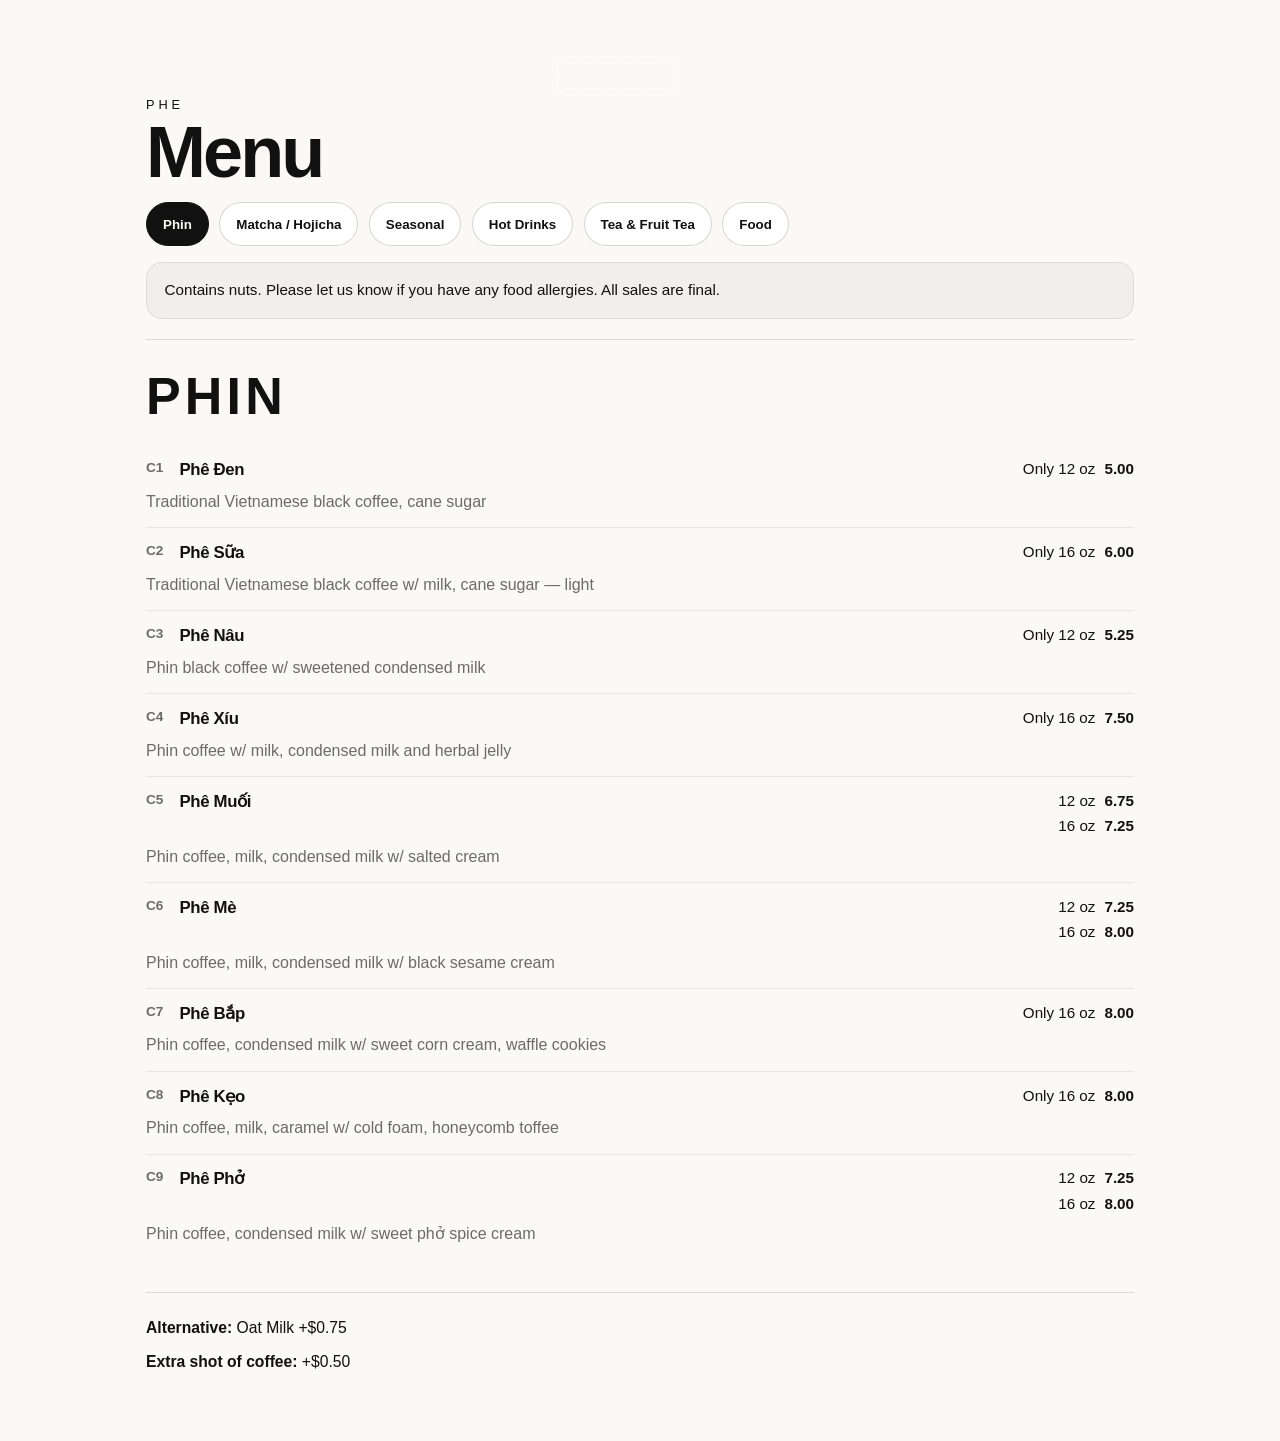
==== commit 7233ce2c: "add menu changes" ====
--- a/menu.html
+++ b/menu.html
@@ -25,11 +25,15 @@
         <div class="menu-tabs" role="tablist" aria-label="Menu categories">
           <button type="button" class="tab-button active" data-panel="phin" aria-selected="true">Phin</button>
           <button type="button" class="tab-button" data-panel="matcha">Matcha / Hojicha</button>
-          <button type="button" class="tab-button" data-panel="seasonal">Seasonal Drink</button>
+          <button type="button" class="tab-button" data-panel="seasonal">Seasonal</button>
           <button type="button" class="tab-button" data-panel="hot">Hot Drinks</button>
           <button type="button" class="tab-button" data-panel="tea">Tea & Fruit Tea</button>
           <button type="button" class="tab-button" data-panel="food">Food</button>
         </div>
+
+        <div class="menu-note">
+          Contains nuts. Please let us know if you have any food allergies. All sales are final.
+        </div>
       </div>
 
       <div class="menu-panels">
@@ -39,7 +43,7 @@
             <div class="menu-item-row">
               <span class="menu-code">C1</span>
               <span class="menu-name">Phê Đen</span>
-              <span class="menu-prices">5.00 —</span>
+              <span class="menu-prices"><span class="price-line">Only 12 oz <strong>5.00</strong></span></span>
             </div>
             <p>Traditional Vietnamese black coffee, cane sugar</p>
           </article>
@@ -47,7 +51,7 @@
             <div class="menu-item-row">
               <span class="menu-code">C2</span>
               <span class="menu-name">Phê Sữa</span>
-              <span class="menu-prices">— 6.00</span>
+              <span class="menu-prices"><span class="price-line">Only 16 oz <strong>6.00</strong></span></span>
             </div>
             <p>Traditional Vietnamese black coffee w/ milk, cane sugar — light</p>
           </article>
@@ -55,7 +59,7 @@
             <div class="menu-item-row">
               <span class="menu-code">C3</span>
               <span class="menu-name">Phê Nâu</span>
-              <span class="menu-prices">5.25 —</span>
+              <span class="menu-prices"><span class="price-line">Only 12 oz <strong>5.25</strong></span></span>
             </div>
             <p>Phin black coffee w/ sweetened condensed milk</p>
           </article>
@@ -63,7 +67,7 @@
             <div class="menu-item-row">
               <span class="menu-code">C4</span>
               <span class="menu-name">Phê Xíu</span>
-              <span class="menu-prices">— 7.50</span>
+              <span class="menu-prices"><span class="price-line">Only 16 oz <strong>7.50</strong></span></span>
             </div>
             <p>Phin coffee w/ milk, condensed milk and herbal jelly</p>
           </article>
@@ -71,7 +75,10 @@
             <div class="menu-item-row">
               <span class="menu-code">C5</span>
               <span class="menu-name">Phê Muối</span>
-              <span class="menu-prices">6.75 7.25</span>
+              <span class="menu-prices">
+                <span class="price-line">12 oz <strong>6.75</strong></span>
+                <span class="price-line">16 oz <strong>7.25</strong></span>
+              </span>
             </div>
             <p>Phin coffee, milk, condensed milk w/ salted cream</p>
           </article>
@@ -79,7 +86,10 @@
             <div class="menu-item-row">
               <span class="menu-code">C6</span>
               <span class="menu-name">Phê Mè</span>
-              <span class="menu-prices">7.25 8.00</span>
+              <span class="menu-prices">
+                <span class="price-line">12 oz <strong>7.25</strong></span>
+                <span class="price-line">16 oz <strong>8.00</strong></span>
+              </span>
             </div>
             <p>Phin coffee, milk, condensed milk w/ black sesame cream</p>
           </article>
@@ -87,7 +97,7 @@
             <div class="menu-item-row">
               <span class="menu-code">C7</span>
               <span class="menu-name">Phê Bắp</span>
-              <span class="menu-prices">— 8.00</span>
+              <span class="menu-prices"><span class="price-line">Only 16 oz <strong>8.00</strong></span></span>
             </div>
             <p>Phin coffee, condensed milk w/ sweet corn cream, waffle cookies</p>
           </article>
@@ -95,7 +105,7 @@
             <div class="menu-item-row">
               <span class="menu-code">C8</span>
               <span class="menu-name">Phê Kẹo</span>
-              <span class="menu-prices">— 8.00</span>
+              <span class="menu-prices"><span class="price-line">Only 16 oz <strong>8.00</strong></span></span>
             </div>
             <p>Phin coffee, milk, caramel w/ cold foam, honeycomb toffee</p>
           </article>
@@ -103,7 +113,10 @@
             <div class="menu-item-row">
               <span class="menu-code">C9</span>
               <span class="menu-name">Phê Phở</span>
-              <span class="menu-prices">7.25 8.00</span>
+              <span class="menu-prices">
+                <span class="price-line">12 oz <strong>7.25</strong></span>
+                <span class="price-line">16 oz <strong>8.00</strong></span>
+              </span>
             </div>
             <p>Phin coffee, condensed milk w/ sweet phở spice cream</p>
           </article>
@@ -115,7 +128,7 @@
             <div class="menu-item-row">
               <span class="menu-code">M1</span>
               <span class="menu-name">Matcha Latte</span>
-              <span class="menu-prices">7.50 —</span>
+              <span class="menu-prices"><span class="price-line">Only 12 oz <strong>7.50</strong></span></span>
             </div>
             <p>Choice of flavor profile</p>
             <p class="menu-detail">Hanami — Creamy & earthy · Đậu — Edamame (recommended cold whisked, half oat half whole milk) · Itsumi — First harvest, earthy, umami, unsweetened</p>
@@ -124,7 +137,7 @@
             <div class="menu-item-row">
               <span class="menu-code">M2</span>
               <span class="menu-name">Banana Pudding Matcha Latte</span>
-              <span class="menu-prices">— 11.00</span>
+              <span class="menu-prices"><span class="price-line">Only 16 oz <strong>11.00</strong></span></span>
             </div>
             <p>Matcha latte w/ banana pudding, toffee bits</p>
           </article>
@@ -132,7 +145,7 @@
             <div class="menu-item-row">
               <span class="menu-code">M3</span>
               <span class="menu-name">Earl Grey Matcha</span>
-              <span class="menu-prices">9.00 —</span>
+              <span class="menu-prices"><span class="price-line">Only 12 oz <strong>9.00</strong></span></span>
             </div>
             <p>Cold whisked matcha w/ earl grey milk tea (whole milk only)</p>
           </article>
@@ -140,7 +153,7 @@
             <div class="menu-item-row">
               <span class="menu-code">M4</span>
               <span class="menu-name">Matcha Einspanner</span>
-              <span class="menu-prices">— 8.75</span>
+              <span class="menu-prices"><span class="price-line">Only 16 oz <strong>8.75</strong></span></span>
             </div>
             <p>Matcha latte w/ sweet cream top</p>
           </article>
@@ -148,7 +161,7 @@
             <div class="menu-item-row">
               <span class="menu-code">M5</span>
               <span class="menu-name">Koko Matcha Kloud</span>
-              <span class="menu-prices">7.95 —</span>
+              <span class="menu-prices"><span class="price-line">Only 12 oz <strong>7.95</strong></span></span>
             </div>
             <p>Coconut water w/ matcha sweet cream. +1 for jelly</p>
           </article>
@@ -156,7 +169,7 @@
             <div class="menu-item-row">
               <span class="menu-code">M6</span>
               <span class="menu-name">Strawberry Matcha Latte</span>
-              <span class="menu-prices">— 9.00</span>
+              <span class="menu-prices"><span class="price-line">Only 16 oz <strong>9.00</strong></span></span>
             </div>
             <p>Cold whisked matcha latte w/ strawberry puree</p>
           </article>
@@ -164,7 +177,7 @@
             <div class="menu-item-row">
               <span class="menu-code">M7</span>
               <span class="menu-name">Hojicha Latte</span>
-              <span class="menu-prices">6.50 —</span>
+              <span class="menu-prices"><span class="price-line">Only 12 oz <strong>6.50</strong></span></span>
             </div>
             <p>Hojicha w/ milk</p>
           </article>
@@ -172,7 +185,7 @@
             <div class="menu-item-row">
               <span class="menu-code">M8</span>
               <span class="menu-name">Banana Pudding Hojicha Latte</span>
-              <span class="menu-prices">— 10.00</span>
+              <span class="menu-prices"><span class="price-line">Only 16 oz <strong>10.00</strong></span></span>
             </div>
             <p>Hojicha latte w/ banana pudding, toffee bits</p>
           </article>
@@ -180,7 +193,7 @@
             <div class="menu-item-row">
               <span class="menu-code">M9</span>
               <span class="menu-name">Hojicha Latte Einspanner</span>
-              <span class="menu-prices">7.95 —</span>
+              <span class="menu-prices"><span class="price-line">Only 12 oz <strong>7.95</strong></span></span>
             </div>
             <p>Hojicha latte w/ hojicha sweet cream top</p>
           </article>
@@ -192,7 +205,7 @@
             <div class="menu-item-row">
               <span class="menu-code">M10</span>
               <span class="menu-name">Hojicha Pistachio</span>
-              <span class="menu-prices">8.75</span>
+              <span class="menu-prices"><span class="price-line">8.75</strong></span></span>
             </div>
             <p>Hojicha latte w/ pistachio cream</p>
           </article>
@@ -200,7 +213,7 @@
             <div class="menu-item-row">
               <span class="menu-code">M11</span>
               <span class="menu-name">Ginger Tofu Pudding Matcha Latte</span>
-              <span class="menu-prices">9.85</span>
+              <span class="menu-prices"><span class="price-line">9.85</strong></span></span>
             </div>
             <p>Matcha latte w/ silky tofu pudding, ginger syrup</p>
           </article>
@@ -208,7 +221,7 @@
             <div class="menu-item-row">
               <span class="menu-code">M12</span>
               <span class="menu-name">Ginger Tofu Pudding Hojicha Latte</span>
-              <span class="menu-prices">9.25</span>
+              <span class="menu-prices"><span class="price-line">9.25</strong></span></span>
             </div>
             <p>Hojicha latte w/ silky tofu pudding, ginger syrup</p>
           </article>
@@ -220,7 +233,7 @@
             <div class="menu-item-row">
               <span class="menu-code">H1</span>
               <span class="menu-name">Phê Nóng</span>
-              <span class="menu-prices">6.00</span>
+              <span class="menu-prices"><span class="price-line">6.00</span></span>
             </div>
             <p>Phin coffee w/ milk, condensed milk</p>
           </article>
@@ -228,7 +241,7 @@
             <div class="menu-item-row">
               <span class="menu-code">H2</span>
               <span class="menu-name">Matcha Latte</span>
-              <span class="menu-prices">7.50</span>
+              <span class="menu-prices"><span class="price-line">7.50</span></span>
             </div>
             <p>Matcha w/ milk, sweetened</p>
           </article>
@@ -236,7 +249,7 @@
             <div class="menu-item-row">
               <span class="menu-code">H3</span>
               <span class="menu-name">Hojicha Latte</span>
-              <span class="menu-prices">6.50</span>
+              <span class="menu-prices"><span class="price-line">6.50</span></span>
             </div>
             <p>Hojicha w/ milk, sweetened</p>
           </article>
@@ -248,7 +261,7 @@
             <div class="menu-item-row">
               <span class="menu-code">T1</span>
               <span class="menu-name">Lichée Iced Tea</span>
-              <span class="menu-prices">7.25</span>
+              <span class="menu-prices"><span class="price-line">7.25</span></span>
             </div>
             <p>Lychee w/ green tea and jelly</p>
           </article>
@@ -256,7 +269,7 @@
             <div class="menu-item-row">
               <span class="menu-code">T2</span>
               <span class="menu-name">Honey Yuzu Chrysanthemum Iced Tea</span>
-              <span class="menu-prices">7.50</span>
+              <span class="menu-prices"><span class="price-line">7.50</span></span>
             </div>
             <p>Yuzu purée w/ chrysanthemum green tea and jelly</p>
           </article>
@@ -264,7 +277,7 @@
             <div class="menu-item-row">
               <span class="menu-code">T3</span>
               <span class="menu-name">Guava Iced Tea</span>
-              <span class="menu-prices">7.50</span>
+              <span class="menu-prices"><span class="price-line">7.50</span></span>
             </div>
             <p>Guava purée w/ green tea and jelly</p>
           </article>
@@ -276,7 +289,7 @@
             <div class="menu-item-row">
               <span class="menu-code">F1</span>
               <span class="menu-name">Khoai Lắc</span>
-              <span class="menu-prices">9.00</span>
+              <span class="menu-prices"><span class="price-line">9.00</span></span>
             </div>
             <p>Shoestring fries w/ cheddar powder or sour cream & onion</p>
           </article>
@@ -284,7 +297,7 @@
             <div class="menu-item-row">
               <span class="menu-code">F2</span>
               <span class="menu-name">Chả Giò - Egg Rolls</span>
-              <span class="menu-prices">12.00</span>
+              <span class="menu-prices"><span class="price-line">12.00</span></span>
             </div>
             <p>Shrimp, crab meat, pork, taro and mushroom</p>
           </article>
@@ -292,7 +305,7 @@
             <div class="menu-item-row">
               <span class="menu-code">F3</span>
               <span class="menu-name">Bánh Mì</span>
-              <span class="menu-prices">11.00</span>
+              <span class="menu-prices"><span class="price-line">11.00</span></span>
             </div>
             <p>Vietnamese sandwich with pickled carrots & daikon, cucumber, jalapeño, cilantro, hot sauce, mayo; +$3 for egg</p>
             <p class="menu-detail">Choice of protein: Pork (cold cuts of xa xiu pork, pork ham, pâté) · Vegan (lemongrass tofu, vegan pâté, vegan mayo) · Chicken (halal lemongrass chicken) +$1</p>
@@ -301,7 +314,7 @@
             <div class="menu-item-row">
               <span class="menu-code">F4</span>
               <span class="menu-name">Phê Sliders</span>
-              <span class="menu-prices">13.00</span>
+              <span class="menu-prices"><span class="price-line">13.00</span></span>
             </div>
             <p>Scrambled eggs, cheddar, avocado on Hawaiian rolls w/ a chipotle & basil aioli dipping sauce (4 sliders per order)</p>
             <p class="menu-detail">Bacon +$2 · Halal beef bacon +$3</p>
@@ -310,7 +323,7 @@
             <div class="menu-item-row">
               <span class="menu-code">F5</span>
               <span class="menu-name">Xôi Mặn</span>
-              <span class="menu-prices">17.00</span>
+              <span class="menu-prices"><span class="price-line">17.00</span></span>
             </div>
             <p>Sticky rice, xa xiu pork, pâté, pork ham, chinese sausage, eggs, chicken meat floss, hot sauce, scallions</p>
           </article>
@@ -318,7 +331,7 @@
             <div class="menu-item-row">
               <span class="menu-code">F6</span>
               <span class="menu-name">Xôi Chay</span>
-              <span class="menu-prices">15.00</span>
+              <span class="menu-prices"><span class="price-line">15.00</span></span>
             </div>
             <p>Sticky rice, vegan mushroom pâté, braised lemongrass tofu, scallions, hot sauce</p>
           </article>
@@ -328,8 +341,6 @@
       <div class="menu-footer">
         <p><strong>Alternative:</strong> Oat Milk +$0.75</p>
         <p><strong>Extra shot of coffee:</strong> +$0.50</p>
-        <p>Please let us know if you have any food allergies. <strong>All sales are final.</strong></p>
-        <p class="menu-icons">⚠️ may contain nuts | 🌱 vegan</p>
       </div>
     </main>
   </div>
--- a/menu.css
+++ b/menu.css
@@ -9,8 +9,12 @@
   padding-bottom: var(--space-lg);
 }
 
+.menu-frame::before {
+  display: none;
+}
+
 .menu-shell {
-  width: min(1180px, 100%);
+  width: min(1100px, 100%);
   margin: 0 auto;
   padding: 0 var(--space-lg);
 }
@@ -18,33 +22,34 @@
 .menu-header {
   display: flex;
   flex-direction: column;
-  gap: var(--space-sm);
-  padding-bottom: var(--space-lg);
+  gap: 1rem;
+  padding-bottom: 1.25rem;
   border-bottom: 1px solid rgba(0,0,0,0.12);
 }
 
 .menu-header .eyebrow {
   text-transform: uppercase;
-  letter-spacing: 0.2em;
-  font-size: 0.85rem;
+  letter-spacing: 0.3em;
+  font-size: 0.8rem;
   margin-bottom: 0.25rem;
 }
 
 .menu-header h1 {
   font-size: clamp(3rem, 6vw, 4.5rem);
-  line-height: 1;
+  line-height: 0.95;
+  letter-spacing: -0.04em;
 }
 
 .menu-tabs {
   display: flex;
   flex-wrap: wrap;
-  gap: 0.75rem;
+  gap: 0.65rem;
 }
 
 .tab-button {
-  border: 1px solid rgba(0,0,0,0.12);
-  background: transparent;
-  padding: 0.9rem 1.25rem;
+  border: 1px solid rgba(0,0,0,0.16);
+  background: #fff;
+  padding: 0.85rem 1rem;
   border-radius: 999px;
   font-weight: 700;
   color: var(--color-text);
@@ -63,8 +68,18 @@
   border-color: #111;
 }
 
+.menu-note {
+  padding: 1rem 1.1rem;
+  background: rgba(17,17,17,0.04);
+  border: 1px solid rgba(0,0,0,0.08);
+  border-radius: 16px;
+  font-size: clamp(0.95rem, 1vw, 1rem);
+  color: var(--color-text);
+  line-height: 1.5;
+}
+
 .menu-panels {
-  margin-top: var(--space-lg);
+  margin-top: 1.75rem;
 }
 
 .menu-panel {
@@ -76,12 +91,12 @@
 }
 
 .menu-panel h2 {
-  font-size: clamp(2rem, 4vw, 3rem);
-  margin-bottom: var(--space-md);
+  font-size: clamp(2.25rem, 5vw, 3.25rem);
+  margin-bottom: 1.25rem;
 }
 
 .menu-item {
-  padding: var(--space-md) 0;
+  padding: 0.8rem 0;
   border-bottom: 1px solid rgba(0,0,0,0.08);
 }
 
@@ -91,9 +106,9 @@
 
 .menu-item-row {
   display: grid;
-  grid-template-columns: auto 1fr auto;
+  grid-template-columns: auto minmax(0, 1fr) auto;
   gap: 1rem;
-  align-items: baseline;
+  align-items: flex-start;
 }
 
 .menu-code {
@@ -106,23 +121,29 @@
 .menu-name {
   font-size: 1.05rem;
   font-weight: 700;
+  letter-spacing: -0.02em;
 }
 
 .menu-prices {
-  display: inline-flex;
-  flex-direction: column;
-  align-items: flex-end;
+  display: grid;
   gap: 0.25rem;
   font-variant-numeric: tabular-nums;
-  font-weight: 700;
+  text-align: right;
 }
 
-.menu-prices::before {
-  content: '';
+.price-line {
+  display: block;
+  color: var(--color-text);
+  font-size: 0.95rem;
+}
+
+.price-line strong {
+  font-weight: 900;
+  margin-left: 0.3rem;
 }
 
 .menu-item p {
-  margin: 0.65rem 0 0;
+  margin: 0.45rem 0 0;
   color: var(--color-muted);
   line-height: 1.6;
 }
@@ -134,17 +155,14 @@
 }
 
 .menu-footer {
-  margin-top: var(--space-lg);
-  padding-top: var(--space-lg);
+  margin-top: 2rem;
+  padding-top: 1.5rem;
   border-top: 1px solid rgba(0,0,0,0.12);
 }
 
 .menu-footer p {
   margin: 0 0 0.75rem;
-}
-
-.menu-icons {
-  color: var(--color-muted);
+  font-size: 0.98rem;
 }
 
 @media (max-width: 900px) {
@@ -153,6 +171,7 @@
   }
 
   .menu-prices {
+    text-align: left;
     align-items: flex-start;
   }
 }
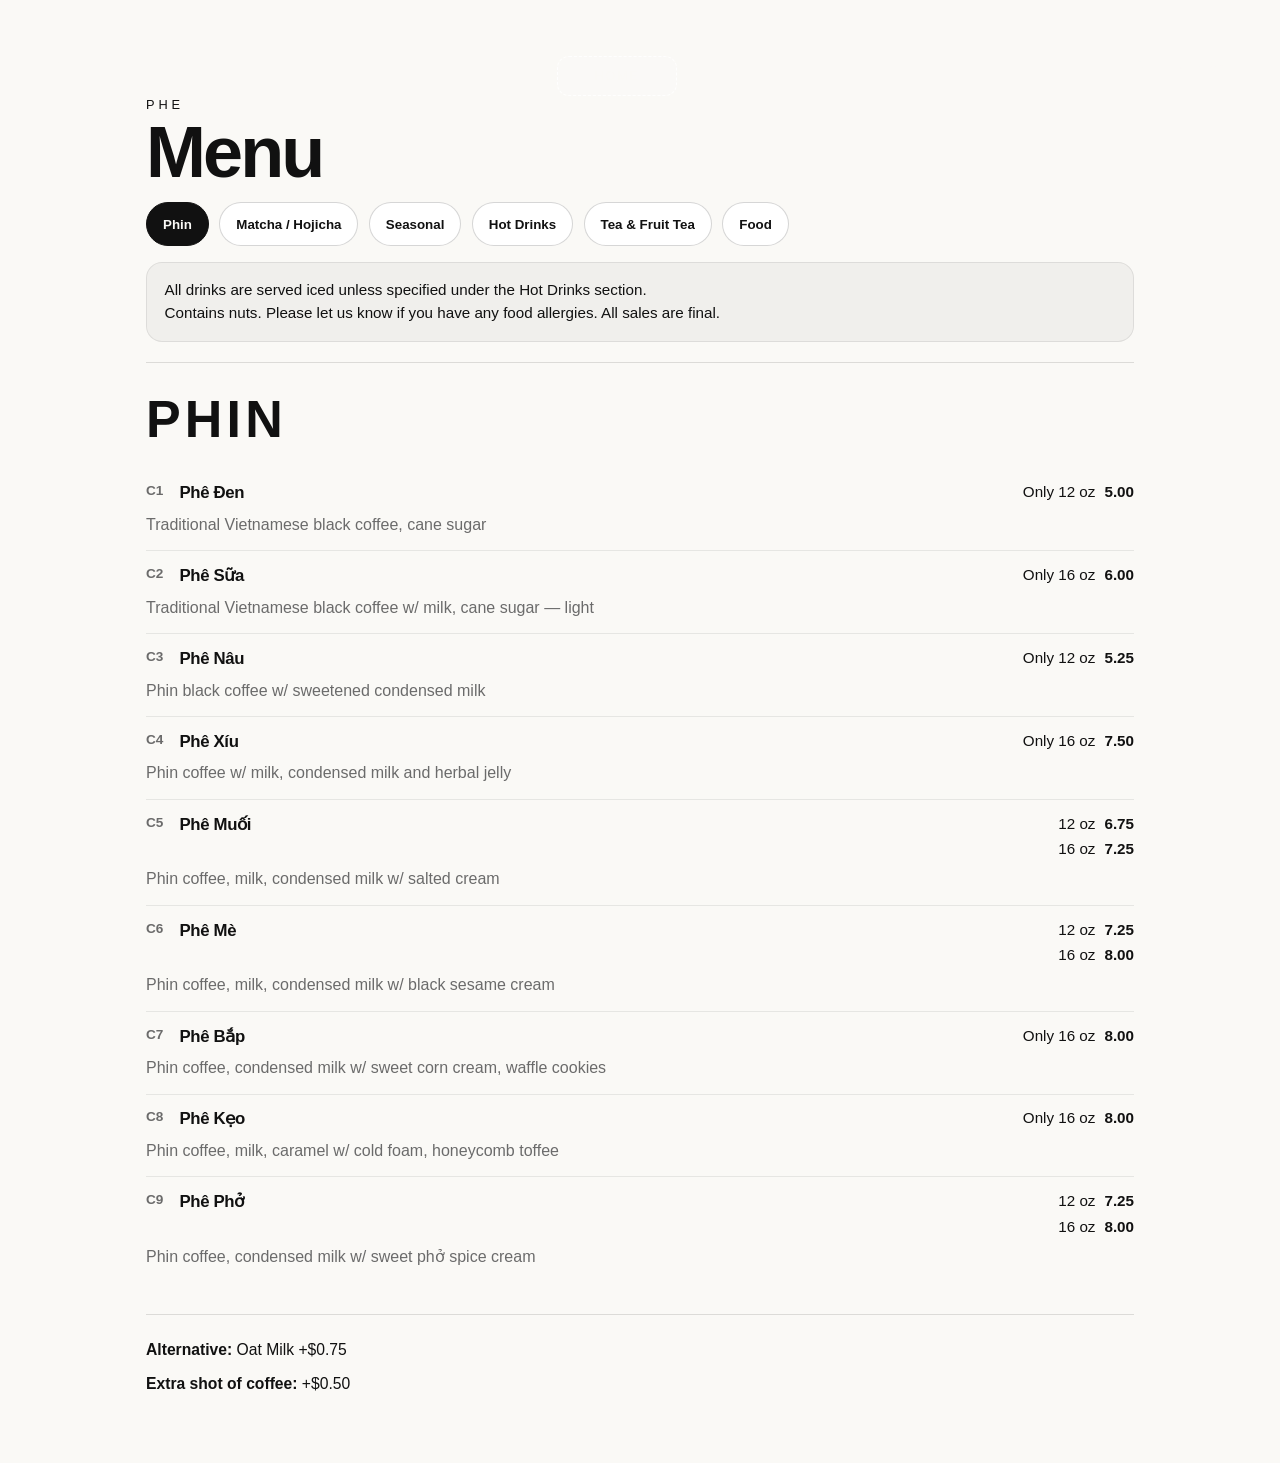
==== commit b40f2d1f: "menu change" ====
--- a/menu.html
+++ b/menu.html
@@ -11,7 +11,7 @@
   <div class="frame menu-frame">
     <nav class="nav">
       <a href="menu.html">Menu</a>
-      <a href="index.html" class="brand-placeholder" aria-label="Home"></a>
+      <a href="index.html" class="brand-placeholder">Home</a>
       <a href="https://order.toasttab.com/egiftcards/phe-yet" target="_blank" rel="noopener noreferrer">Gift Cards</a>
     </nav>
 
@@ -32,6 +32,8 @@
         </div>
 
         <div class="menu-note">
+          All drinks are served iced unless specified under the Hot Drinks section.
+          <br>
           Contains nuts. Please let us know if you have any food allergies. All sales are final.
         </div>
       </div>
--- a/style.css
+++ b/style.css
@@ -164,13 +164,18 @@
 
 .brand-placeholder {
   display: inline-flex;
+  justify-content: center;
+  align-items: center;
   width: clamp(80px, 12vw, 120px);
   height: clamp(30px, 4vw, 40px);
   background: rgba(255,255,255,0.14);
   border: 1px dashed rgba(255,255,255,0.8);
   border-radius: 12px;
-  text-indent: -9999px;
-  overflow: hidden;
+  color: #FAF9F6;
+  font-size: clamp(0.75rem, 1vw, 0.9rem);
+  letter-spacing: 0.12em;
+  text-decoration: none;
+  padding: 0 0.5rem;
 }
 
 /* ---- Logo ---- */
